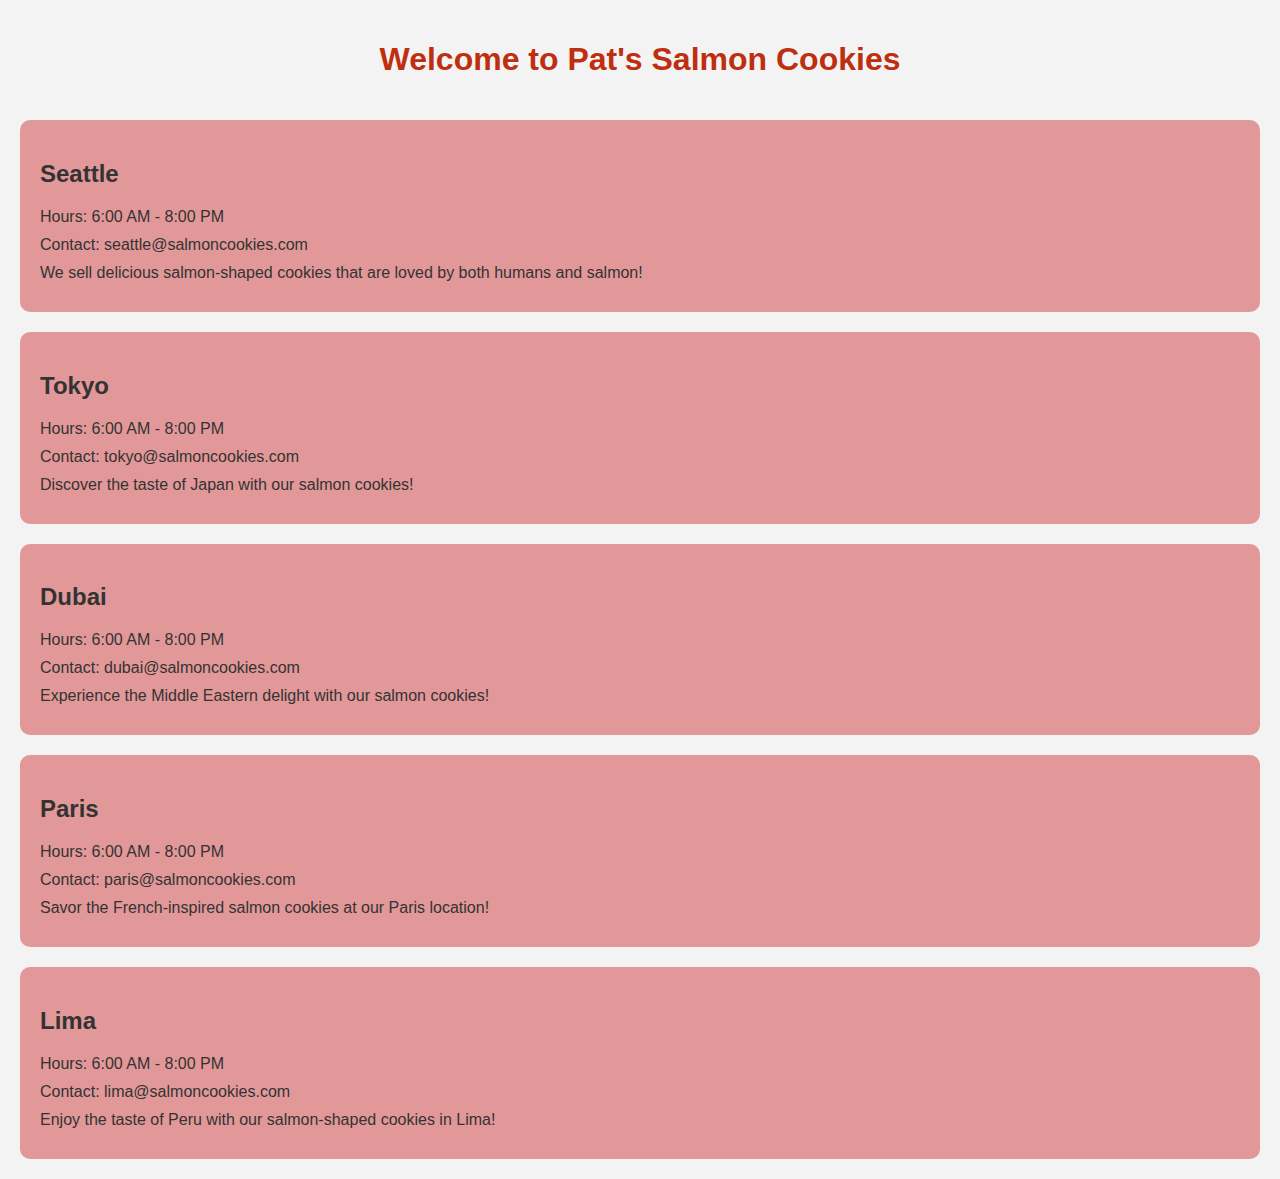
==== index.html @ db3384de "lab6" ====
<!DOCTYPE html>
<html>
<head>
  <title>Pat's Salmon Cookies</title>
  <link rel="stylesheet" type="text/css" href="style.css">
</head>
<body>
  <h1>Welcome to Pat's Salmon Cookies</h1>
  
  <div class="location-info">
    <h2>Seattle</h2>
    <p>Hours: 6:00 AM - 8:00 PM</p>
    <p>Contact: seattle@salmoncookies.com</p>
    <p>We sell delicious salmon-shaped cookies that are loved by both humans and salmon!</p>
  </div>

  <div class="location-info">
    <h2>Tokyo</h2>
    <p>Hours: 6:00 AM - 8:00 PM</p>
    <p>Contact: tokyo@salmoncookies.com</p>
    <p>Discover the taste of Japan with our salmon cookies!</p>
  </div>

  <div class="location-info">
    <h2>Dubai</h2>
    <p>Hours: 6:00 AM - 8:00 PM</p>
    <p>Contact: dubai@salmoncookies.com</p>
    <p>Experience the Middle Eastern delight with our salmon cookies!</p>
  </div>

  <div class="location-info">
    <h2>Paris</h2>
    <p>Hours: 6:00 AM - 8:00 PM</p>
    <p>Contact: paris@salmoncookies.com</p>
    <p>Savor the French-inspired salmon cookies at our Paris location!</p>
  </div>

  <div class="location-info">
    <h2>Lima</h2>
    <p>Hours: 6:00 AM - 8:00 PM</p>
    <p>Contact: lima@salmoncookies.com</p>
    <p>Enjoy the taste of Peru with our salmon-shaped cookies in Lima!</p>
  </div>
  
  <script src="app.js"></script>
</body>
</html>
---- style.css ----
body {
  font-family: 'YourCustomGoogleFont', sans-serif;
  background-color: #f3f3f3;
  color: #333;
  margin: 0;
  padding: 0;
}
h1 {
  font-family: 'YourCustomGoogleFont', sans-serif;
  color: #be2f0f;
  text-align: center;
  padding: 20px 0;
}
.location-info {
  background-color: #e29898;
  padding: 20px;
  margin: 20px;
  border-radius: 10px;
}
.location-info h2 {
  color: #333;
}
.location-info p {
  margin: 10px 0;
}
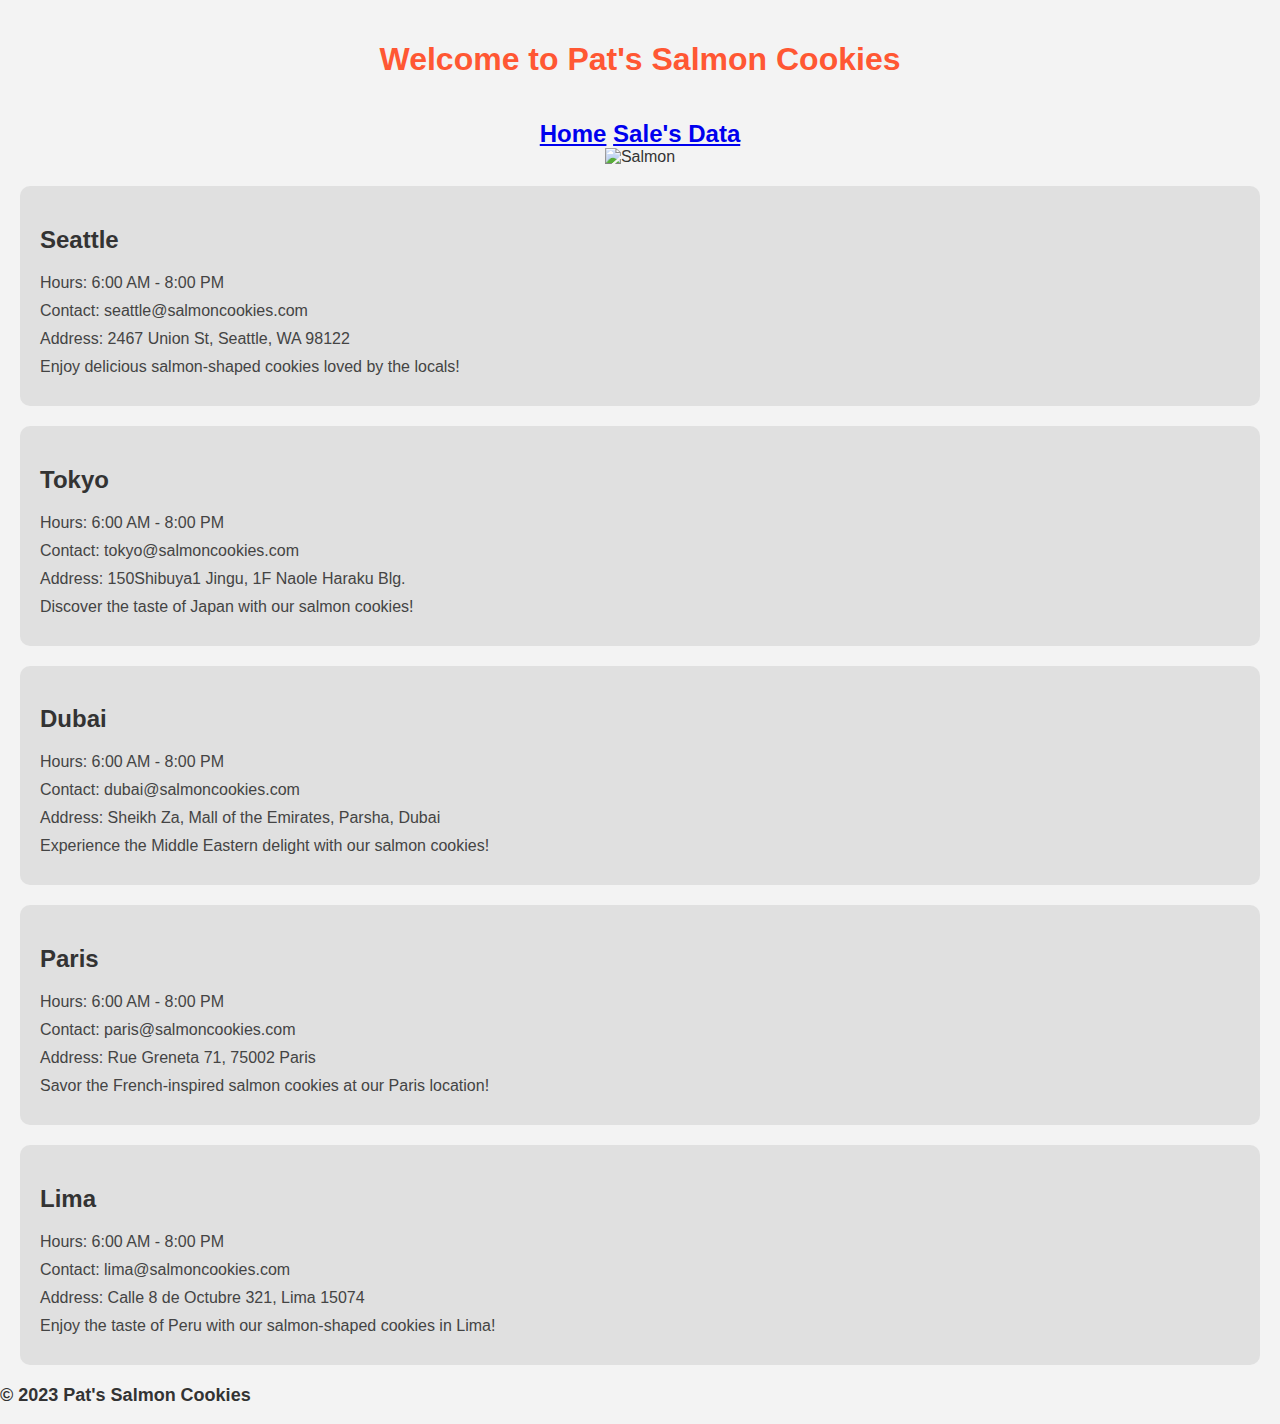
==== commit 279c0186: "lab6catchup" ====
--- a/index.html
+++ b/index.html
@@ -2,22 +2,70 @@
 <html>
 <head>
   <title>Pat's Salmon Cookies</title>
-  <link rel="stylesheet" type="text/css" href="style.css">
+  <title>Pat's Salmon Cookies</title>
+  <link rel="stylesheet" type="text/css" href="css/style.css">
+  <link rel="stylesheet" type="text/css" href="css/reset.css">
+</head>
+  <style>
+    body {
+      font-family: 'Roboto', sans-serif;
+      background-color: #f3f3f3;
+      color: #333;
+      margin: 0;
+      padding: 0;
+    }
+    
+    h1 {
+      font-family: 'Roboto', sans-serif;
+      color: #ff5733;
+      text-align: center;
+      padding: 20px 0;
+    }
+
+    .location-info {
+      background-color: #e0e0e0;
+      padding: 20px;
+      margin: 20px;
+      border-radius: 10px;
+    }
+ 
+    .location-info h2 {
+      color: #333;
+    }
+    
+    .location-info p {
+      margin: 10px 0;
+      font-family: 'Arial', sans-serif;
+      color: #444; 
+    }
+  </style>
 </head>
 <body>
   <h1>Welcome to Pat's Salmon Cookies</h1>
+  <main>
+    <section class="link-container">
+      <a href="index.html" alt="Homepage Link">Home</a>
+      <a href="sales.html" alt="Sale's Data">Sale's Data</a>
+    </section>
+  </main>
+  
+  <div style="text-align: center;">
+    <img src="https://assets.dragoart.com/images/4190_501/how-to-draw-a-salmon_5e4c80e9c9f8a8.85035757_18917_3_4.jpg" alt="Salmon" width="200" height="150">
+  </div>
   
   <div class="location-info">
     <h2>Seattle</h2>
     <p>Hours: 6:00 AM - 8:00 PM</p>
     <p>Contact: seattle@salmoncookies.com</p>
-    <p>We sell delicious salmon-shaped cookies that are loved by both humans and salmon!</p>
+    <p>Address: 2467 Union St, Seattle, WA 98122</p>
+    <p>Enjoy delicious salmon-shaped cookies loved by the locals!</p>
   </div>
 
   <div class="location-info">
     <h2>Tokyo</h2>
     <p>Hours: 6:00 AM - 8:00 PM</p>
     <p>Contact: tokyo@salmoncookies.com</p>
+    <p>Address: 150Shibuya1 Jingu, 1F Naole Haraku Blg.</p>
     <p>Discover the taste of Japan with our salmon cookies!</p>
   </div>
 
@@ -25,6 +73,7 @@
     <h2>Dubai</h2>
     <p>Hours: 6:00 AM - 8:00 PM</p>
     <p>Contact: dubai@salmoncookies.com</p>
+    <p>Address: Sheikh Za, Mall of the Emirates, Parsha, Dubai</p>
     <p>Experience the Middle Eastern delight with our salmon cookies!</p>
   </div>
 
@@ -32,6 +81,7 @@
     <h2>Paris</h2>
     <p>Hours: 6:00 AM - 8:00 PM</p>
     <p>Contact: paris@salmoncookies.com</p>
+    <p>Address: Rue Greneta 71, 75002 Paris</p>
     <p>Savor the French-inspired salmon cookies at our Paris location!</p>
   </div>
 
@@ -39,9 +89,16 @@
     <h2>Lima</h2>
     <p>Hours: 6:00 AM - 8:00 PM</p>
     <p>Contact: lima@salmoncookies.com</p>
+    <p>Address: Calle 8 de Octubre 321, Lima 15074</p>
     <p>Enjoy the taste of Peru with our salmon-shaped cookies in Lima!</p>
   </div>
   
+  <footer>
+    <section class="copyright">
+      <p style="font-weight: bold; font-size: 18px;">© 2023 Pat's Salmon Cookies</p>
+    </section>
+  </footer>  
+
   <script src="app.js"></script>
 </body>
-</html>+</html>
--- a/css/style.css
+++ b/css/style.css
@@ -0,0 +1,33 @@
+body {
+  font-family: 'YourCustomGoogleFont', sans-serif;
+  background-color: #f3f3f3;
+  color: #333;
+  margin: 0;
+  padding: 0;
+}
+h1 {
+  font-family: 'YourCustomGoogleFont', sans-serif;
+  color: #be2f0f;
+  text-align: center;
+  padding: 20px 0;
+}
+.location-info {
+  background-color: #e29898;
+  padding: 20px;
+  margin: 20px;
+  border-radius: 10px;
+}
+.location-info h2 {
+  color: #333;
+}
+.location-info p {
+  margin: 10px 0;
+}
+
+.link-container {
+  text-align: center;
+  font-weight: bold;
+  font-size: 24px;
+}
+
+
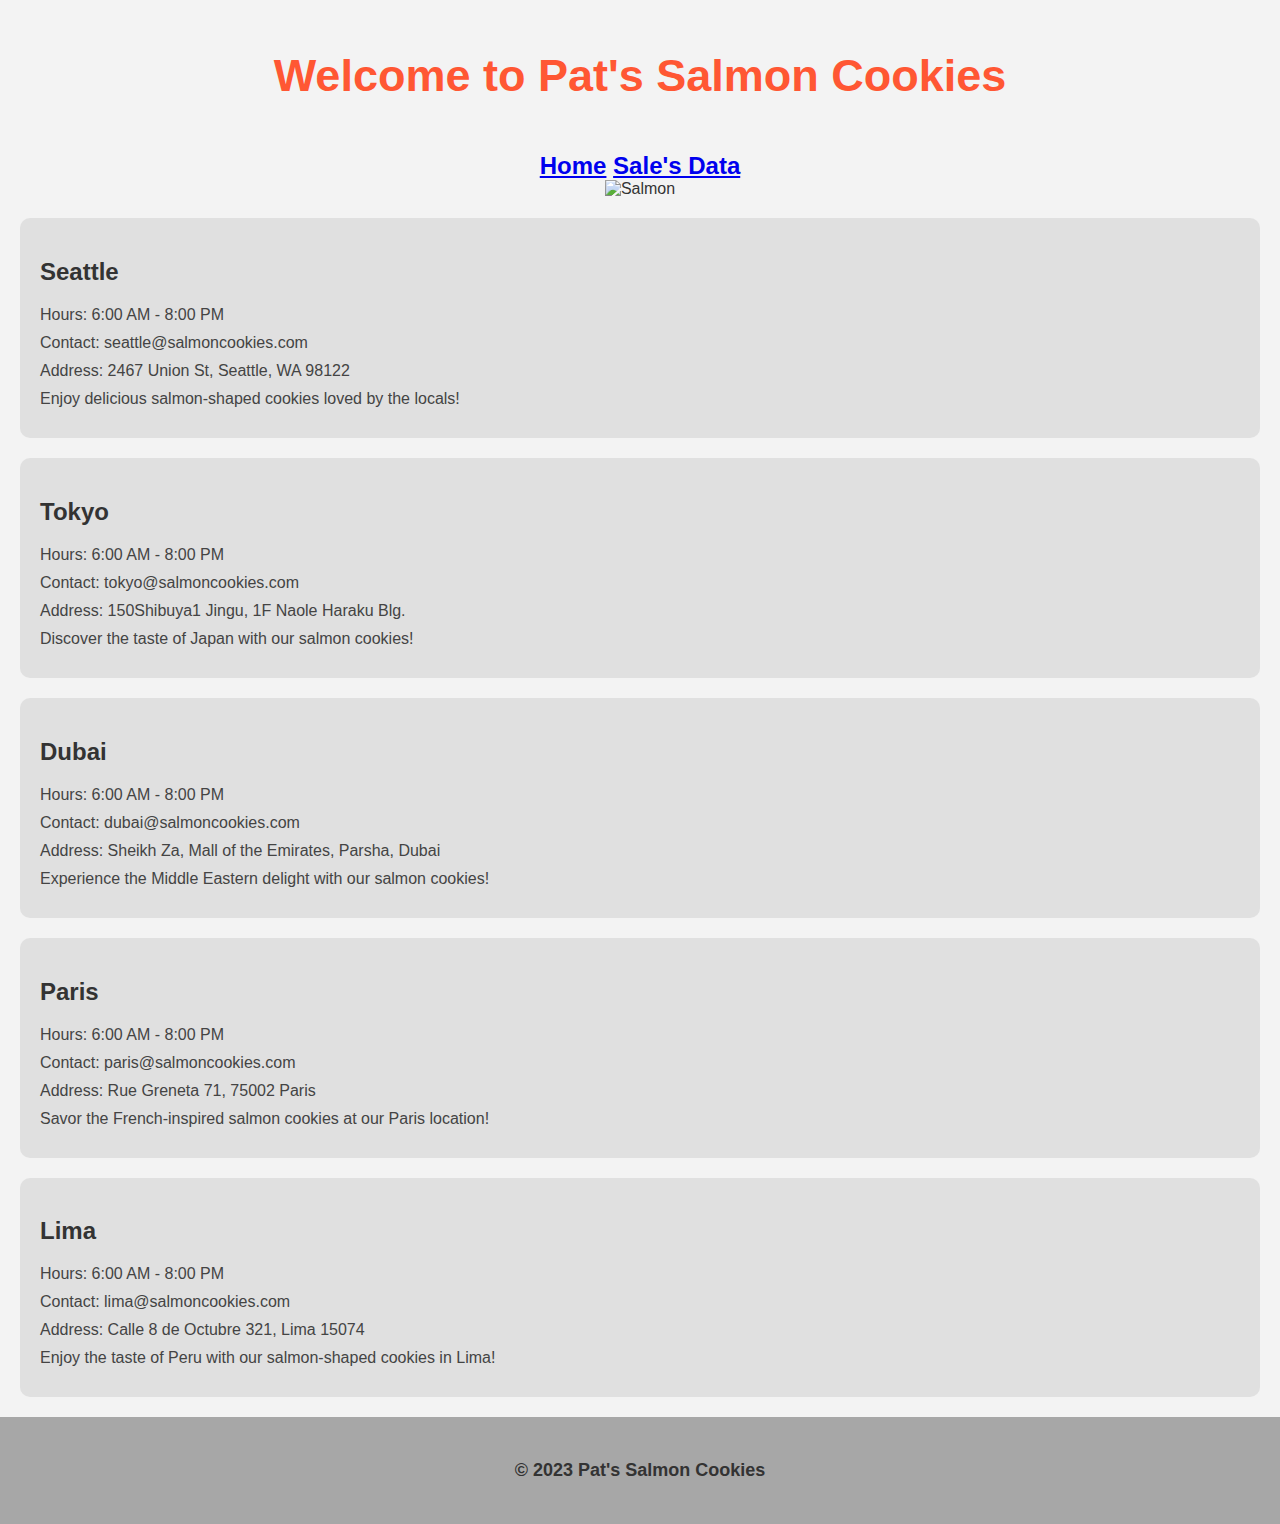
==== commit ddb39801: "font changes" ====
--- a/index.html
+++ b/index.html
@@ -1,7 +1,6 @@
 <!DOCTYPE html>
 <html>
 <head>
-  <title>Pat's Salmon Cookies</title>
   <title>Pat's Salmon Cookies</title>
   <link rel="stylesheet" type="text/css" href="css/style.css">
   <link rel="stylesheet" type="text/css" href="css/reset.css">
@@ -41,7 +40,7 @@
   </style>
 </head>
 <body>
-  <h1>Welcome to Pat's Salmon Cookies</h1>
+  <h1 style="font-size: 45px;">Welcome to Pat's Salmon Cookies</h1>
   <main>
     <section class="link-container">
       <a href="index.html" alt="Homepage Link">Home</a>
--- a/css/style.css
+++ b/css/style.css
@@ -1,12 +1,22 @@
+
+header{
+  background-color: black;
+  color: salmon;
+  font-family:  'Righteous', sans-serif; ;
+  height: 100px;
+  text-align: center;
+  font-style: italic;
+}
+
 body {
-  font-family: 'YourCustomGoogleFont', sans-serif;
+  font-family: 'Arial', sans-serif;
   background-color: #f3f3f3;
   color: #333;
   margin: 0;
   padding: 0;
 }
 h1 {
-  font-family: 'YourCustomGoogleFont', sans-serif;
+  font-family: 'Arial', sans-serif;
   color: #be2f0f;
   text-align: center;
   padding: 20px 0;
@@ -30,4 +40,12 @@
   font-size: 24px;
 }
 
-
+.copyright {
+  font-weight: bold;
+  background-color: rgb(167, 167, 167);
+  display: flex;
+  justify-content: center;
+  align-items: center;
+  padding: 25px;
+  height: auto;
+}
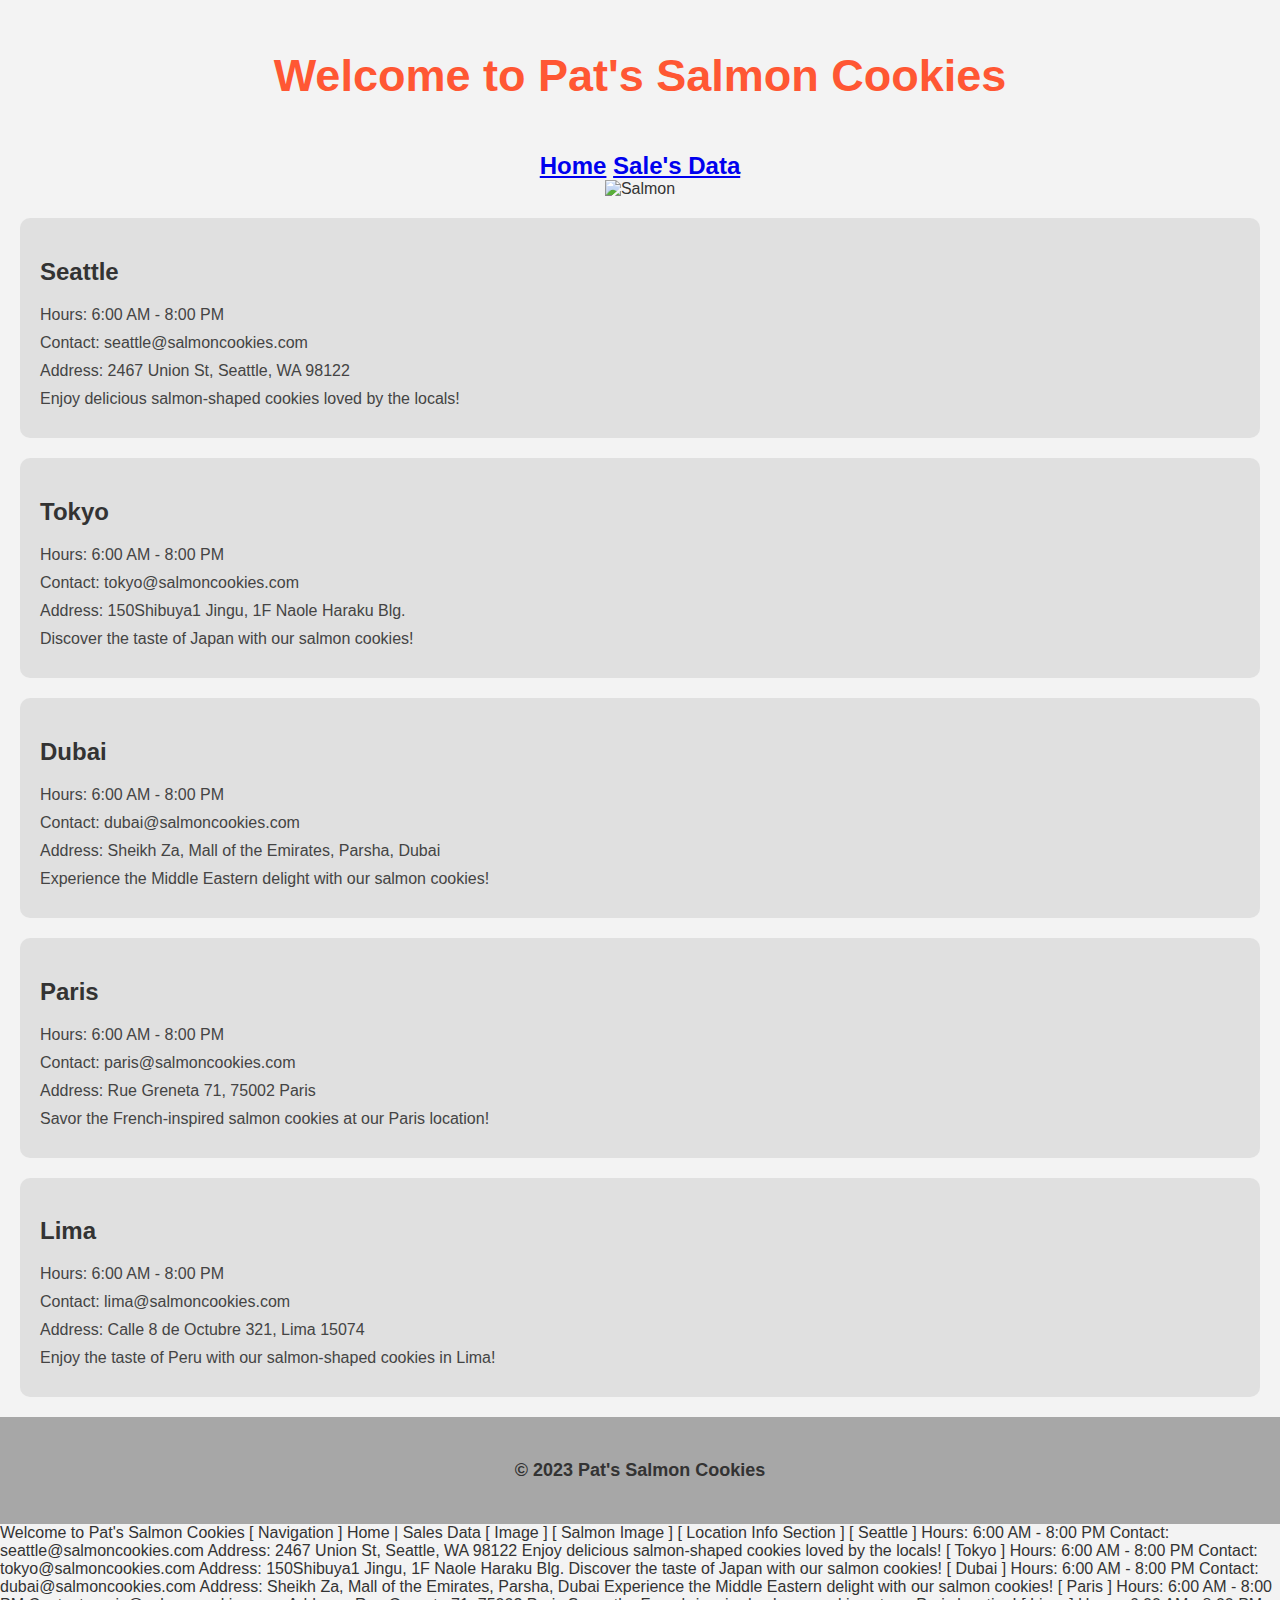
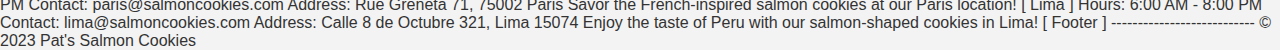
==== commit 9413f267: "footers" ====
--- a/index.html
+++ b/index.html
@@ -1,6 +1,9 @@
 <!DOCTYPE html>
 <html>
 <head>
+  <meta charset="UTF-8">
+  <meta http-equiv="X-UA-Compatible" content="IE=edge">
+  <meta name="viewport" content="width=device-width, initial-scale=1.0">
   <title>Pat's Salmon Cookies</title>
   <link rel="stylesheet" type="text/css" href="css/style.css">
   <link rel="stylesheet" type="text/css" href="css/reset.css">
@@ -97,7 +100,50 @@
       <p style="font-weight: bold; font-size: 18px;">© 2023 Pat's Salmon Cookies</p>
     </section>
   </footer>  
-
+ 
+   Welcome to Pat's Salmon Cookies
+  
+  [ Navigation ]
+  Home | Sales Data
+  
+  [ Image ]
+     [ Salmon Image ]
+  
+  [ Location Info Section ]
+  [ Seattle ]
+  Hours: 6:00 AM - 8:00 PM
+  Contact: seattle@salmoncookies.com
+  Address: 2467 Union St, Seattle, WA 98122
+  Enjoy delicious salmon-shaped cookies loved by the locals!
+  
+  [ Tokyo ]
+  Hours: 6:00 AM - 8:00 PM
+  Contact: tokyo@salmoncookies.com
+  Address: 150Shibuya1 Jingu, 1F Naole Haraku Blg.
+  Discover the taste of Japan with our salmon cookies!
+  
+  [ Dubai ]
+  Hours: 6:00 AM - 8:00 PM
+  Contact: dubai@salmoncookies.com
+  Address: Sheikh Za, Mall of the Emirates, Parsha, Dubai
+  Experience the Middle Eastern delight with our salmon cookies!
+  
+  [ Paris ]
+  Hours: 6:00 AM - 8:00 PM
+  Contact: paris@salmoncookies.com
+  Address: Rue Greneta 71, 75002 Paris
+  Savor the French-inspired salmon cookies at our Paris location!
+  
+  [ Lima ]
+  Hours: 6:00 AM - 8:00 PM
+  Contact: lima@salmoncookies.com
+  Address: Calle 8 de Octubre 321, Lima 15074
+  Enjoy the taste of Peru with our salmon-shaped cookies in Lima!
+  
+  [ Footer ]
+  ---------------------------
+  © 2023 Pat's Salmon Cookies
+  
   <script src="app.js"></script>
 </body>
 </html>
--- a/css/style.css
+++ b/css/style.css
@@ -49,3 +49,6 @@
   padding: 25px;
   height: auto;
 }
+
+//o
+/* end */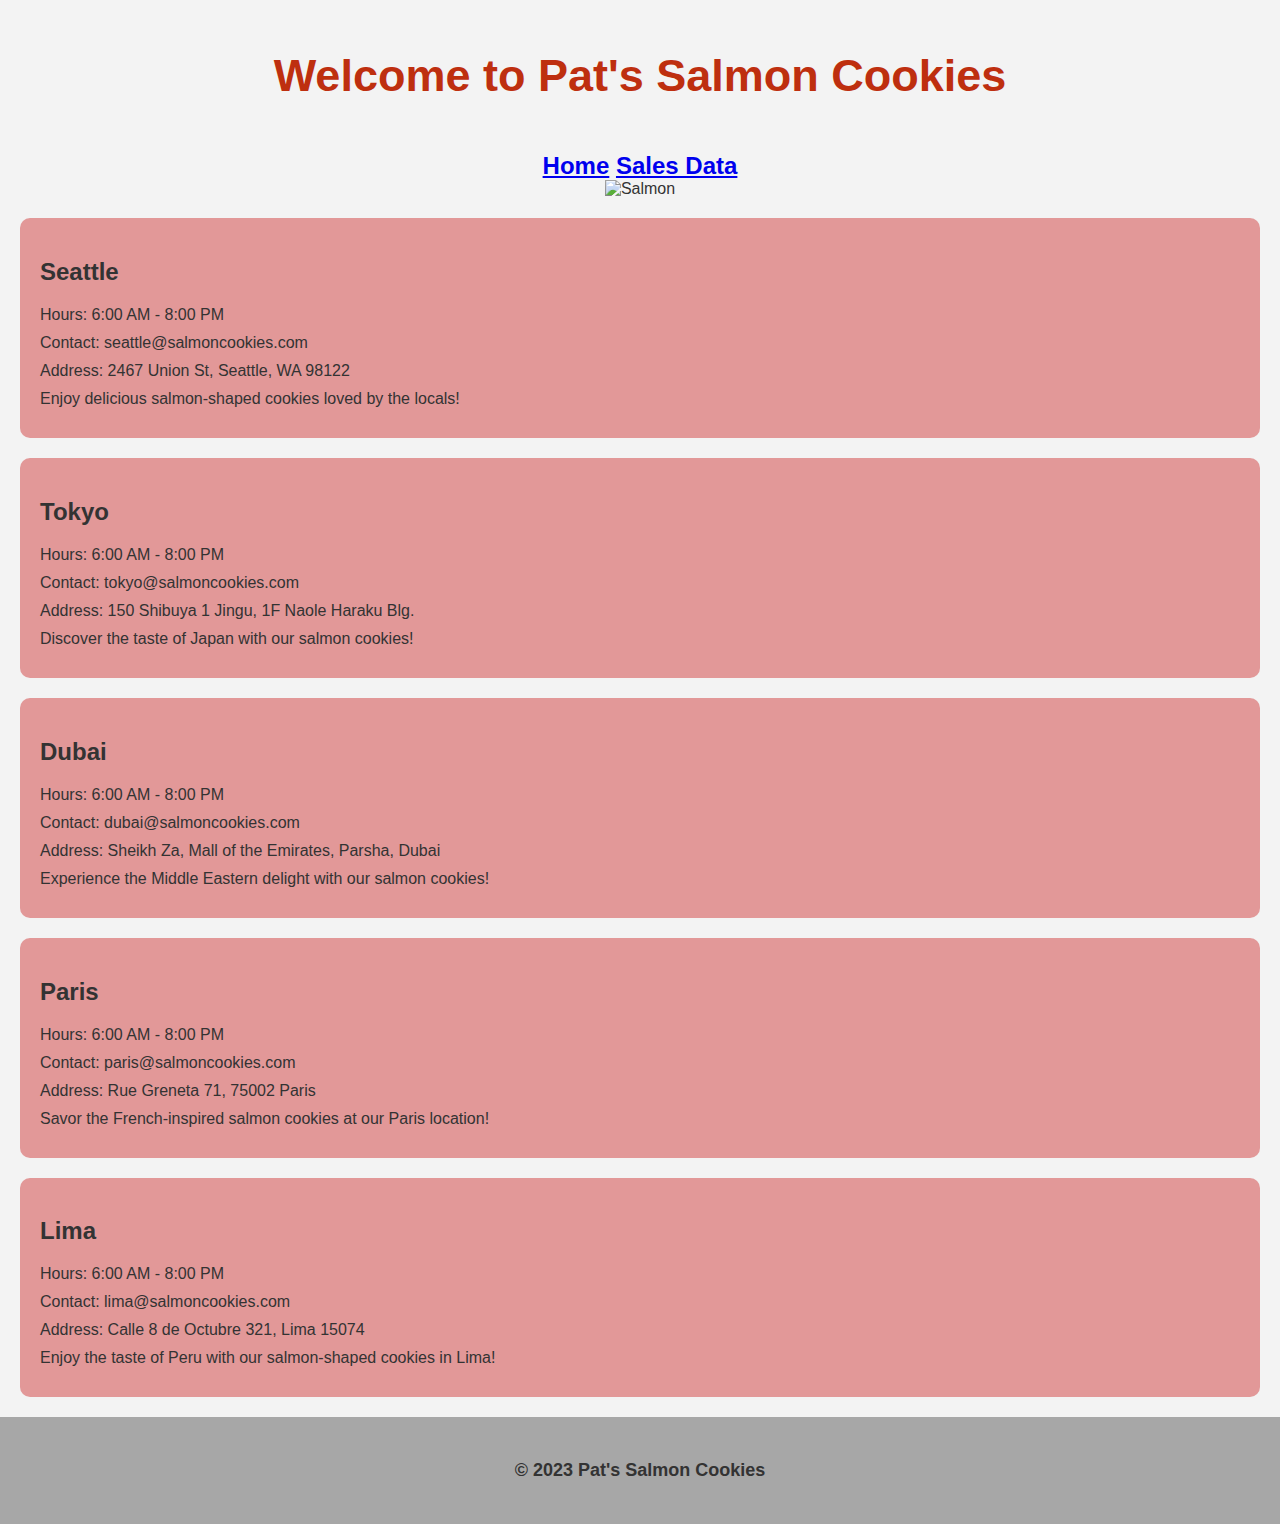
==== commit 396cd62c: "changes2pm" ====
--- a/index.html
+++ b/index.html
@@ -1,60 +1,23 @@
 <!DOCTYPE html>
 <html>
 <head>
-  <meta charset="UTF-8">
-  <meta http-equiv="X-UA-Compatible" content="IE=edge">
-  <meta name="viewport" content="width=device-width, initial-scale=1.0">
   <title>Pat's Salmon Cookies</title>
   <link rel="stylesheet" type="text/css" href="css/style.css">
   <link rel="stylesheet" type="text/css" href="css/reset.css">
-</head>
-  <style>
-    body {
-      font-family: 'Roboto', sans-serif;
-      background-color: #f3f3f3;
-      color: #333;
-      margin: 0;
-      padding: 0;
-    }
-    
-    h1 {
-      font-family: 'Roboto', sans-serif;
-      color: #ff5733;
-      text-align: center;
-      padding: 20px 0;
-    }
-
-    .location-info {
-      background-color: #e0e0e0;
-      padding: 20px;
-      margin: 20px;
-      border-radius: 10px;
-    }
- 
-    .location-info h2 {
-      color: #333;
-    }
-    
-    .location-info p {
-      margin: 10px 0;
-      font-family: 'Arial', sans-serif;
-      color: #444; 
-    }
-  </style>
 </head>
 <body>
   <h1 style="font-size: 45px;">Welcome to Pat's Salmon Cookies</h1>
   <main>
     <section class="link-container">
       <a href="index.html" alt="Homepage Link">Home</a>
-      <a href="sales.html" alt="Sale's Data">Sale's Data</a>
+      <a href="sales.html" alt="Sales Data">Sales Data</a>
     </section>
   </main>
-  
+
   <div style="text-align: center;">
     <img src="https://assets.dragoart.com/images/4190_501/how-to-draw-a-salmon_5e4c80e9c9f8a8.85035757_18917_3_4.jpg" alt="Salmon" width="200" height="150">
   </div>
-  
+
   <div class="location-info">
     <h2>Seattle</h2>
     <p>Hours: 6:00 AM - 8:00 PM</p>
@@ -67,7 +30,7 @@
     <h2>Tokyo</h2>
     <p>Hours: 6:00 AM - 8:00 PM</p>
     <p>Contact: tokyo@salmoncookies.com</p>
-    <p>Address: 150Shibuya1 Jingu, 1F Naole Haraku Blg.</p>
+    <p>Address: 150 Shibuya 1 Jingu, 1F Naole Haraku Blg.</p>
     <p>Discover the taste of Japan with our salmon cookies!</p>
   </div>
 
@@ -94,56 +57,11 @@
     <p>Address: Calle 8 de Octubre 321, Lima 15074</p>
     <p>Enjoy the taste of Peru with our salmon-shaped cookies in Lima!</p>
   </div>
-  
+
   <footer>
     <section class="copyright">
       <p style="font-weight: bold; font-size: 18px;">© 2023 Pat's Salmon Cookies</p>
     </section>
-  </footer>  
- 
-   Welcome to Pat's Salmon Cookies
-  
-  [ Navigation ]
-  Home | Sales Data
-  
-  [ Image ]
-     [ Salmon Image ]
-  
-  [ Location Info Section ]
-  [ Seattle ]
-  Hours: 6:00 AM - 8:00 PM
-  Contact: seattle@salmoncookies.com
-  Address: 2467 Union St, Seattle, WA 98122
-  Enjoy delicious salmon-shaped cookies loved by the locals!
-  
-  [ Tokyo ]
-  Hours: 6:00 AM - 8:00 PM
-  Contact: tokyo@salmoncookies.com
-  Address: 150Shibuya1 Jingu, 1F Naole Haraku Blg.
-  Discover the taste of Japan with our salmon cookies!
-  
-  [ Dubai ]
-  Hours: 6:00 AM - 8:00 PM
-  Contact: dubai@salmoncookies.com
-  Address: Sheikh Za, Mall of the Emirates, Parsha, Dubai
-  Experience the Middle Eastern delight with our salmon cookies!
-  
-  [ Paris ]
-  Hours: 6:00 AM - 8:00 PM
-  Contact: paris@salmoncookies.com
-  Address: Rue Greneta 71, 75002 Paris
-  Savor the French-inspired salmon cookies at our Paris location!
-  
-  [ Lima ]
-  Hours: 6:00 AM - 8:00 PM
-  Contact: lima@salmoncookies.com
-  Address: Calle 8 de Octubre 321, Lima 15074
-  Enjoy the taste of Peru with our salmon-shaped cookies in Lima!
-  
-  [ Footer ]
-  ---------------------------
-  © 2023 Pat's Salmon Cookies
-  
-  <script src="app.js"></script>
+  </footer>
 </body>
 </html>
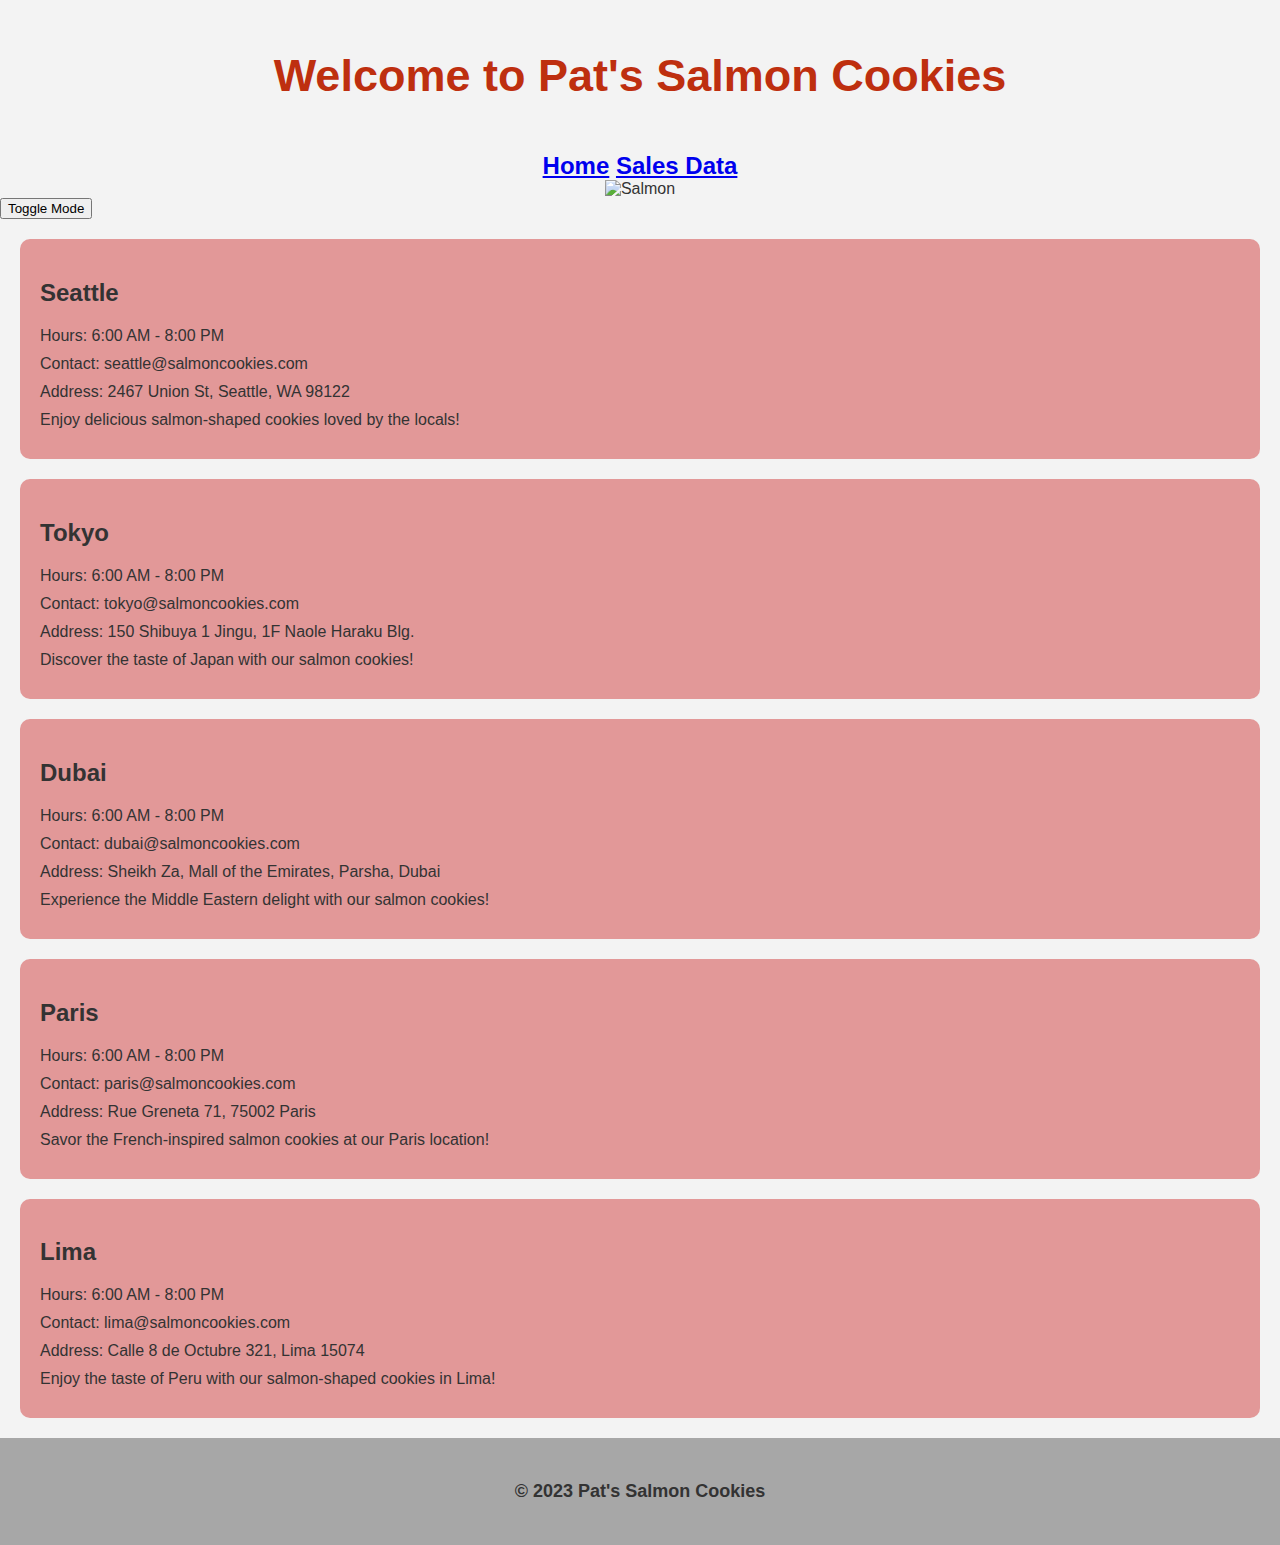
==== commit a5a25aee: "lab10finazlied" ====
--- a/index.html
+++ b/index.html
@@ -2,8 +2,8 @@
 <html>
 <head>
   <title>Pat's Salmon Cookies</title>
+  <link rel="stylesheet" type="text/css" href="css/reset.css">
   <link rel="stylesheet" type="text/css" href="css/style.css">
-  <link rel="stylesheet" type="text/css" href="css/reset.css">
 </head>
 <body>
   <h1 style="font-size: 45px;">Welcome to Pat's Salmon Cookies</h1>
@@ -16,6 +16,10 @@
 
   <div style="text-align: center;">
     <img src="https://assets.dragoart.com/images/4190_501/how-to-draw-a-salmon_5e4c80e9c9f8a8.85035757_18917_3_4.jpg" alt="Salmon" width="200" height="150">
+  </div>
+
+  <div class="button-container">
+    <button id="toggle-mode" class="highlight">Toggle Mode</button>
   </div>
 
   <div class="location-info">
@@ -63,5 +67,7 @@
       <p style="font-weight: bold; font-size: 18px;">© 2023 Pat's Salmon Cookies</p>
     </section>
   </footer>
+
+<script src="app.js"></script>
 </body>
 </html>
--- a/css/style.css
+++ b/css/style.css
@@ -50,5 +50,41 @@
   height: auto;
 }
 
-//o
-/* end */+<style>
+  #form label {
+    display: block;
+    margin-bottom: 5px;
+  }
+
+  #form input[type="text"],
+  #form input[type="number"] {
+    display: inline-block;
+    width: 100px; 
+    margin-right: 10px;
+  }
+</style>
+
+<form id="form">
+  <fieldset>
+    <legend><i>New Stand</i></legend>
+    <label for="storeName">Store Name</label>
+    <input type="text" id="storeName" name="storeName">
+    <label for="minCustomers">Minimum Customers</label>
+    <input type="number" id="minCustomers" name="minCustomers">
+    <label for="maxCustomers">Max Customers</label>
+    <input type="number" id="maxCustomers" name="maxCustomers">
+    <label for="averageSale">Average Sale</label>
+    <input type="text" id="averageSale" name="averageSale">
+    <button type="submit">Submit</button>
+  </fieldset>
+</form>
+
+body {
+  background-color: #f3f3f3;
+  color: #333;
+}
+
+body.dark-mode {
+  background-color: #333;
+  color: #f3f3f3;
+}
